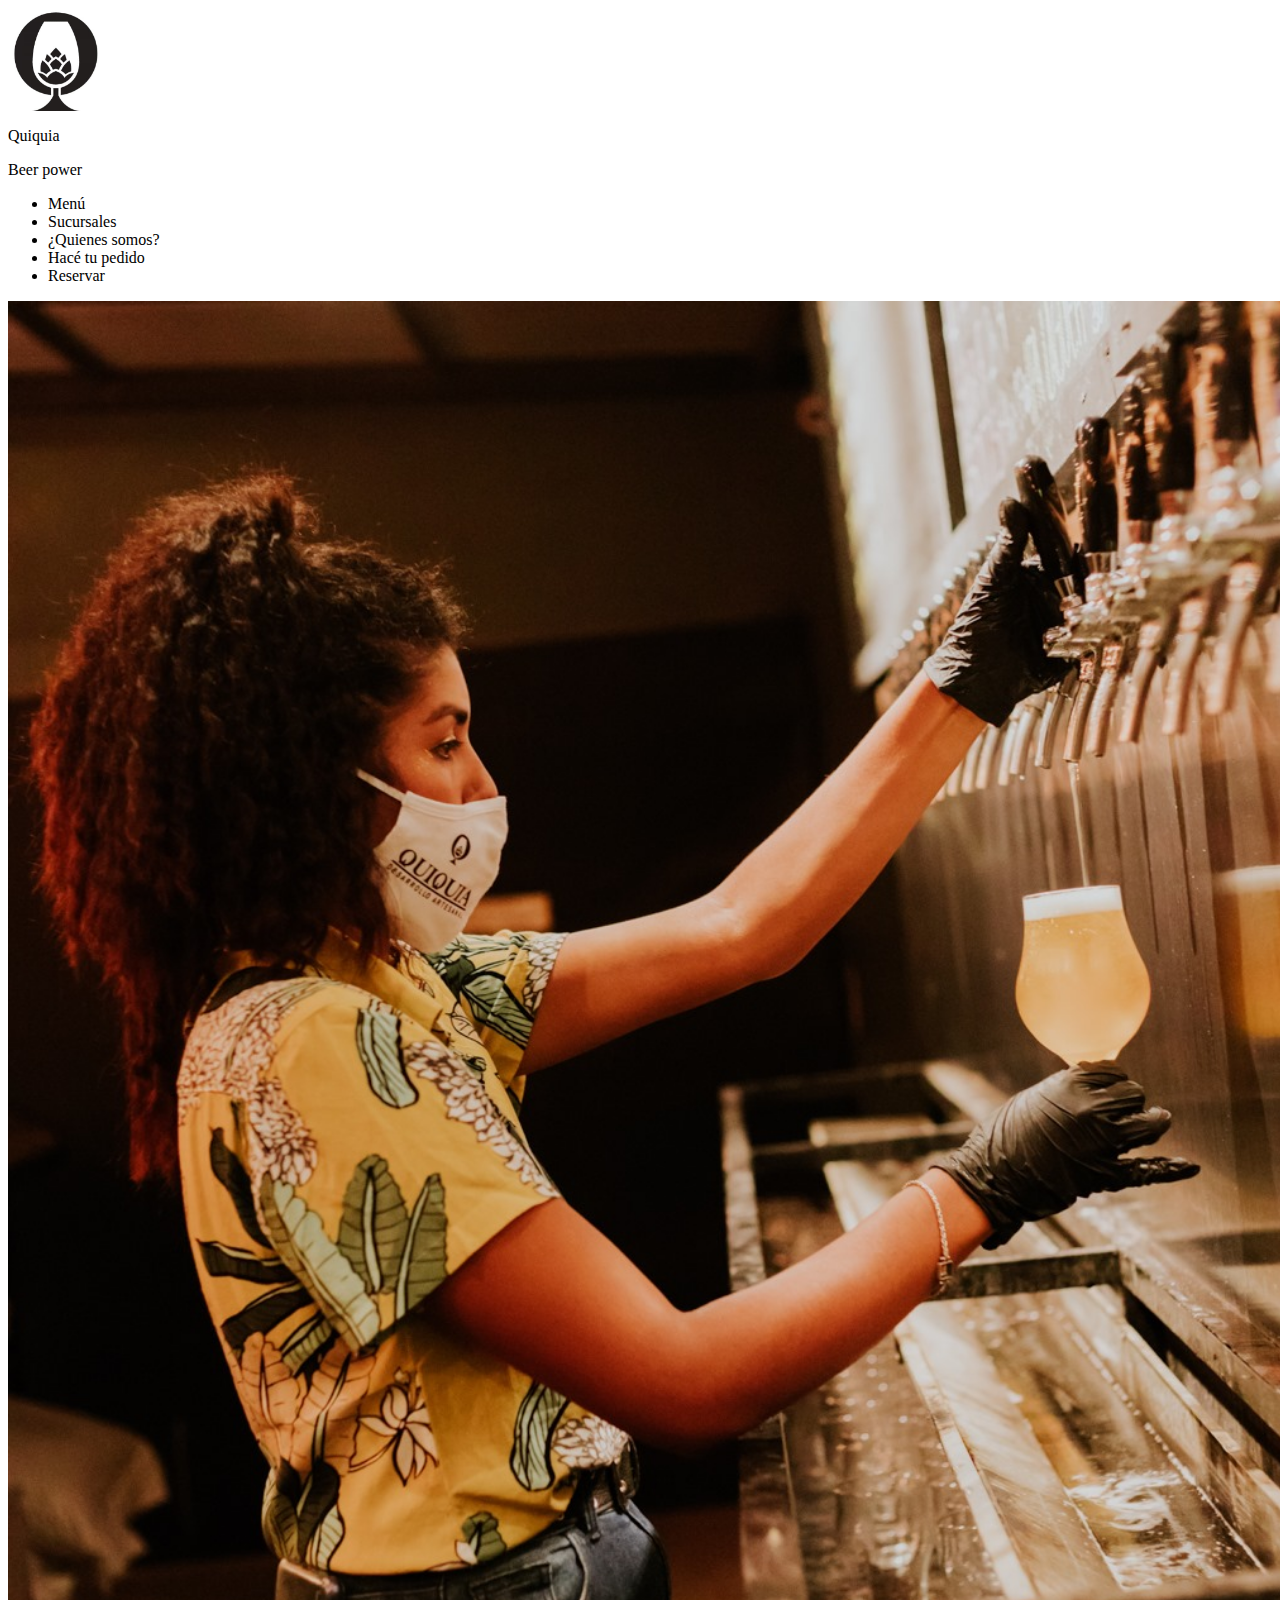
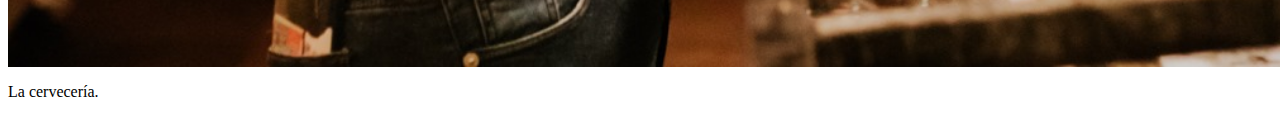
==== matyprocesos/index.html @ 13d33aa9 "Carga de carpeta" ====
<html>
    <head>
        <img src="./imagenes/logo.jpg" style="width: 100px;">
        <title> Quiquia </title>
        <p> Quiquia </p>
        <p> Beer power </p>
    </head>
    <body>
    <nav>
        <ul>
            <li>
               Menú
            </li>
            <li>
                Sucursales
            </li>
            <li>
                ¿Quienes somos?
            </li>
            <li>
                Hacé tu pedido
            </li>
            <li>
                Reservar
            </li>
        </ul>
    </nav>
    <img src="./imagenes/imagen9.jpg" style="width:1366px;">

    <article>
        <p> La cervecería. </p>
    </article>
    </body>
</html>
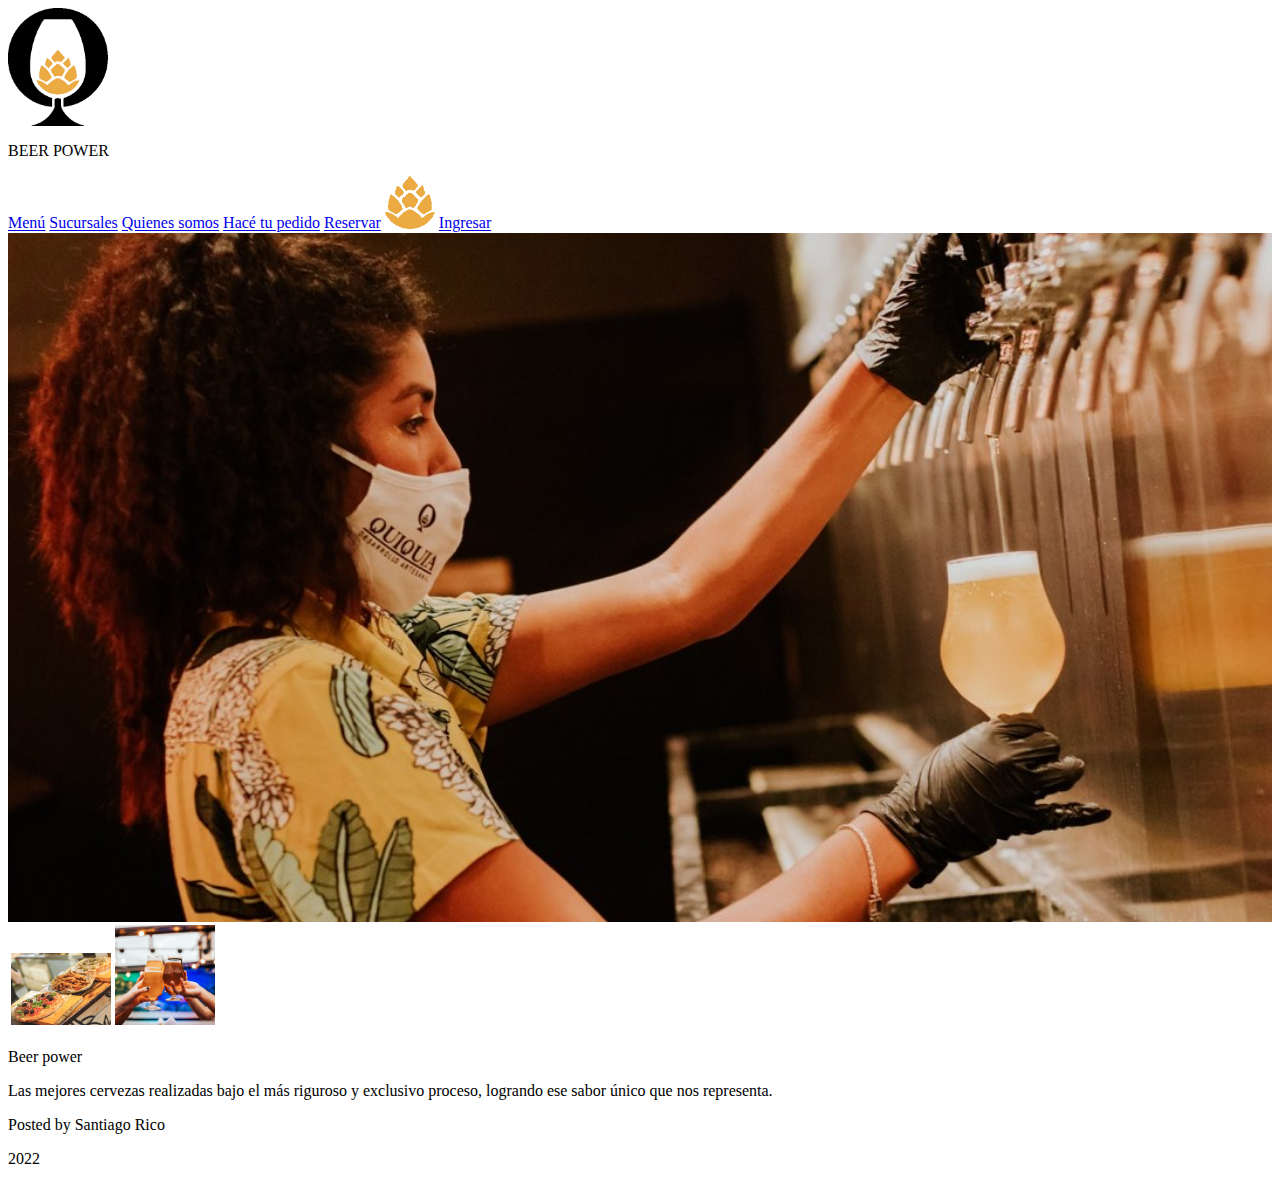
==== commit b7f7b559: "Add files via upload" ====
--- a/matyprocesos/index.html
+++ b/matyprocesos/index.html
@@ -1,34 +1,46 @@
 <html>
     <head>
-        <img src="./imagenes/logo.jpg" style="width: 100px;">
-        <title> Quiquia </title>
-        <p> Quiquia </p>
-        <p> Beer power </p>
+        <div>
+            <a href="index.html"><img src="./imagenes/logo.png" style="width: 100px;"></a>
+            <title> Quiquia </title>
+            <p> BEER POWER </p>
+        </div>
     </head>
-    <body>
-    <nav>
-        <ul>
-            <li>
-               Menú
-            </li>
-            <li>
-                Sucursales
-            </li>
-            <li>
-                ¿Quienes somos?
-            </li>
-            <li>
-                Hacé tu pedido
-            </li>
-            <li>
-                Reservar
-            </li>
-        </ul>
-    </nav>
-    <img src="./imagenes/imagen9.jpg" style="width:1366px;">
+    <body width="1300px;">
+        <header>
+            <div>
+                <nav>
+                    <th>
+                        <a href="menu.html">Menú</a>
+                        <a href="sucursales.html">Sucursales</a>
+                        <a href="quienessomos.html">Quienes somos</a>
+                        <a href="hacetupedido.html">Hacé tu pedido</a>
+                        <a href="reservar.html">Reservar</a>
+                        <img src="./imagenes/malta.png" style="width: 50px;">
+                        <a href="ingresar.html">Ingresar</a>
+                    </th>
+                </nav>
+            </div>
+        </header> 
+        <img src="./imagenes/imagen9.jpg" style="width: 100%;" >
+        <table>
+            <tbody>
+                <th>
+                    <img src="./imagenes/imagen19.jpg" style="width: 100px;">
+                    <img src="./imagenes/imagen5.jpg" style="width: 100px;">
+                </th> 
+            </tbody>  
+        </table>
 
-    <article>
-        <p> La cervecería. </p>
-    </article>
+        <article>
+            <p> Beer power </p>
+            <section>
+                <p>Las mejores cervezas realizadas bajo el más riguroso y exclusivo proceso, logrando ese sabor único que nos representa.</p>
+            </section>
+        </article>
     </body>
+    <footer>
+        <p>Posted by Santiago Rico</p>
+        <p><time datetime="2022/08/01">2022</time></p>
+    </footer>
 </html>
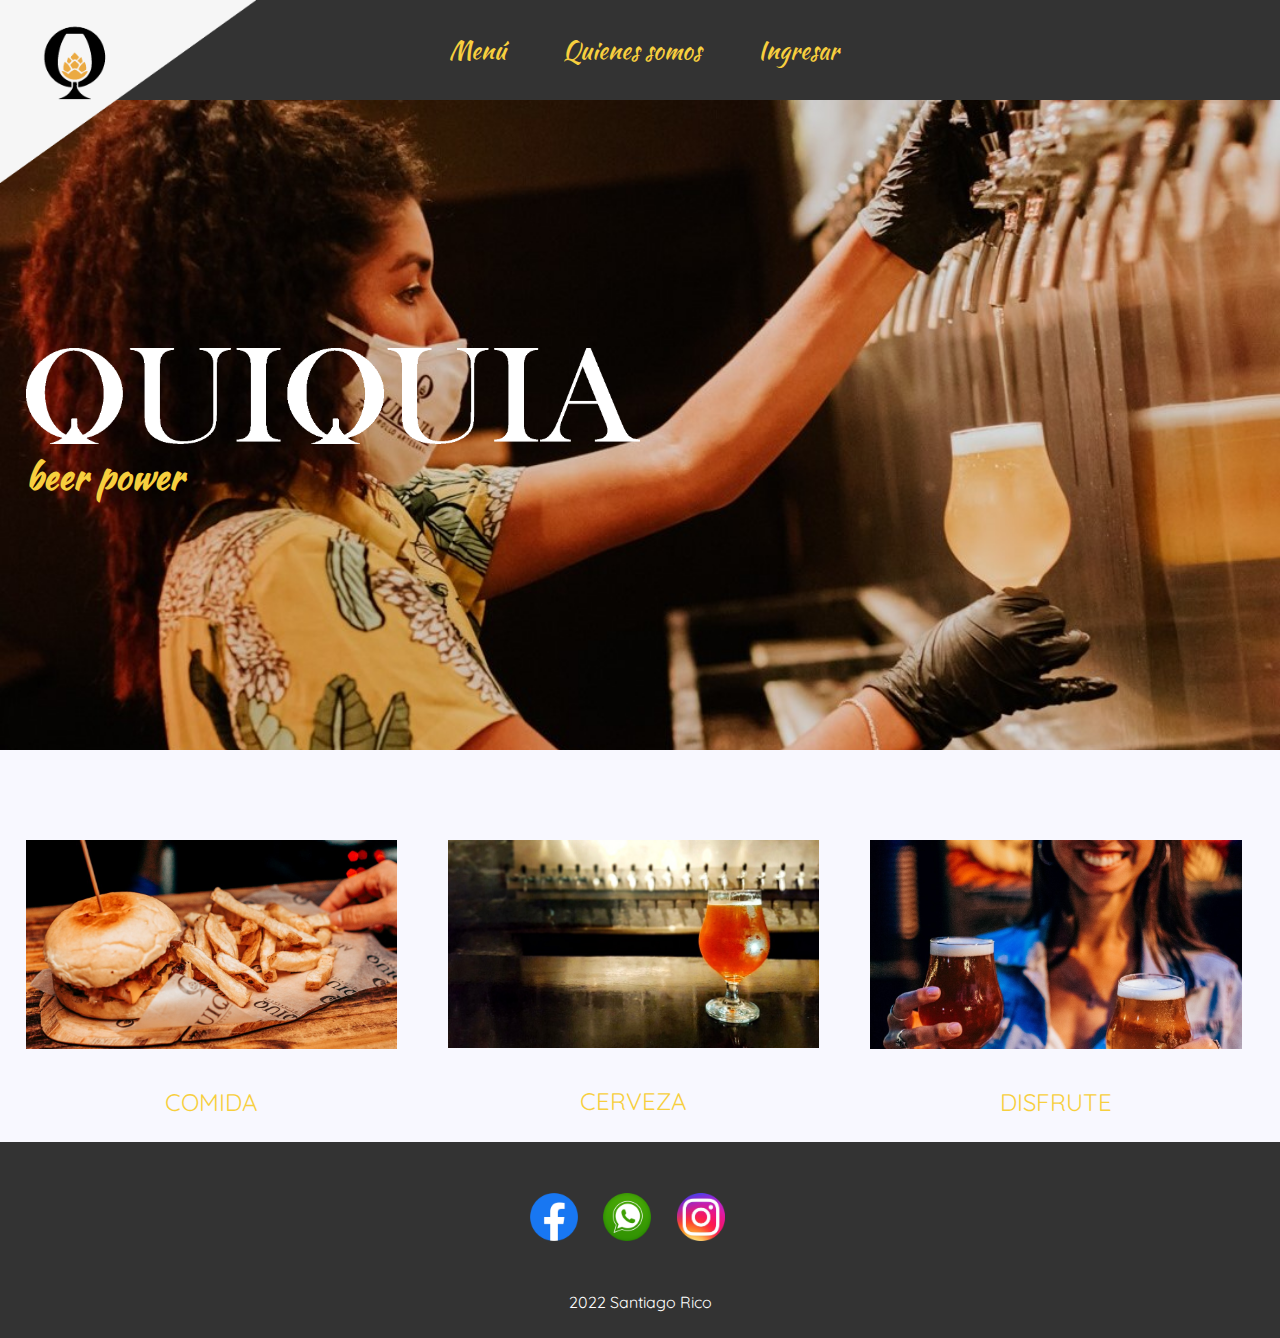
==== commit 1dda6df8: "Entrega 28/9" ====
--- a/matyprocesos/index.html
+++ b/matyprocesos/index.html
@@ -1,46 +1,67 @@
+<!DOCTYPE html>
 <html>
+    <link rel="stylesheet" href="index.css">
     <head>
         <div>
-            <a href="index.html"><img src="./imagenes/logo.png" style="width: 100px;"></a>
             <title> Quiquia </title>
-            <p> BEER POWER </p>
         </div>
     </head>
     <body width="1300px;">
         <header>
-            <div>
-                <nav>
-                    <th>
-                        <a href="menu.html">Menú</a>
-                        <a href="sucursales.html">Sucursales</a>
-                        <a href="quienessomos.html">Quienes somos</a>
-                        <a href="hacetupedido.html">Hacé tu pedido</a>
-                        <a href="reservar.html">Reservar</a>
-                        <img src="./imagenes/malta.png" style="width: 50px;">
-                        <a href="ingresar.html">Ingresar</a>
-                    </th>
+                <nav class="topnav">
+                    <ul>
+                        <li><link class="logo" rel="logo" href="index.html"><img src="./imagenes/logo.png"></li>
+                        <li><a href="menu.html">Menú</a></li>
+                        <li><a href="quienessomos.html">Quienes somos</a></li>
+                        <li><a href="login.html">Ingresar</a></li>
+                    </ul>
                 </nav>
-            </div>
-        </header> 
-        <img src="./imagenes/imagen9.jpg" style="width: 100%;" >
-        <table>
-            <tbody>
-                <th>
-                    <img src="./imagenes/imagen19.jpg" style="width: 100px;">
-                    <img src="./imagenes/imagen5.jpg" style="width: 100px;">
-                </th> 
-            </tbody>  
-        </table>
-
-        <article>
-            <p> Beer power </p>
-            <section>
-                <p>Las mejores cervezas realizadas bajo el más riguroso y exclusivo proceso, logrando ese sabor único que nos representa.</p>
-            </section>
-        </article>
+        </header>
+        <section>
+            <article class="quiquia">
+                <div>
+                    <img src="./imagenes/logotipo.png" alt="Logo quiquia" style="width:50%">
+                    <h2>beer power</h2>
+                </div>
+            </article>
+            <article class="imgsecundaria">
+                <div>
+                    <a href="menu.html">
+                        <img src="./imagenes/imagen11.jpg" alt="">
+                        <h4>COMIDA</h4>
+                    </a>
+                </div>
+                <div>
+                    <a href="menu.html">
+                        <img src="./imagenes/imagen1.jpg" alt="">
+                        <h4>CERVEZA</h4>
+                    </a>
+                </div>
+                <div>
+                    <a href="menu.html">
+                        <img src="./imagenes/imagen10.jpg" alt="">
+                        <h4>DISFRUTE</h4>
+                    </a>
+                </div>
+            </article>
+        </section>
+        <footer>
+            <img src="./imagenes/facebook.png" alt="Facebook">
+            <img src="./imagenes/whatsapp.png" alt="whatsapp">
+            <img src="./imagenes/instagram.png" alt="Instagram">
+        </footer>
+        <section class="firma">
+            <p>2022 Santiago Rico</p><br>
+        </section>
+        <script type="text/javascript">
+            function myFunction() {
+              var x = document.getElementById("menu_bar");
+              if (x.className === "barratop") {
+                x.className += " responsive";
+              } else {
+                x.className = "barratop";
+              }
+            }
+        </script>
     </body>
-    <footer>
-        <p>Posted by Santiago Rico</p>
-        <p><time datetime="2022/08/01">2022</time></p>
-    </footer>
 </html>
--- a/matyprocesos/index.css
+++ b/matyprocesos/index.css
@@ -0,0 +1,307 @@
+@import url('https://fonts.googleapis.com/css2?family=Quicksand:wght@500&display=swap');
+@import url('https://fonts.googleapis.com/css2?family=Quicksand:wght@700&display=swap');
+@import url('https://fonts.googleapis.com/css2?family=Kaushan+Script&display=swap');
+@import url('https://fonts.googleapis.com/css2?family=Playfair+Display:wght@500&display=swap');
+* {
+	padding: 0px;
+	margin: 0px;
+	box-sizing: border-box;
+}
+
+body{
+    margin: 0;
+    background-color: ghostwhite;
+    font-family: 'Quicksand', sans-serif;
+    font-size: 1rem;
+}
+header{
+    padding-top: 2%;
+	padding-right: 7%;
+	padding-bottom: 2%;
+	padding-left: 7%;
+	display: flex;
+	justify-content: space-between;
+}
+a{
+    text-decoration: none;
+    color: #F7CF3E;
+    font-size: 1.5rem;
+}
+h1{
+  display: flex;
+  color: #F7CF3E;
+  width: 100%;background-image: url(./imagenes/imagen23.jpg);
+  background-size: cover;
+  background-repeat: no-repeat;
+  font-family:'Kaushan Script';
+  font-size: 4rem;
+  justify-content: center;
+  align-items: center;
+  padding-top: 15%;
+  padding-bottom: 15%;
+  vertical-align: middle;
+}
+.topnav {
+    background: #333;
+    display: flex;
+    justify-content: space-evenly;
+    z-index: 2;
+    height: 100px;
+    width: 100%;
+    align-items: center;
+}
+.topnav img{
+    width: 20%;
+    position: absolute;
+    display: flex;
+    justify-content: space-evenly;
+    top: 0px;
+    left: 0px;
+}
+
+.topnav ul li{
+    display: inline-block;
+}
+.topnav ul a {
+    font-family: 'Kaushan Script';
+    color: #F7CF3E;
+    padding: 14px 25px;
+    text-decoration: none;
+    font-size: 1.5rem;
+}
+.topnav ul li a:hover{
+    color: #ffffff;
+    
+}
+.quiquia{
+    margin-top: 0px;
+    margin-bottom: 20px;
+    padding: 2%;
+    width: 100%;
+    height: 650px;
+    font-family: 'Playfair Display', serif;
+    background-image: url(../matyprocesos/imagenes/imagen9.jpg);
+	  background-size: cover;
+	  background-repeat: no-repeat;
+    display: flex;
+    justify-content: left;
+    align-items: center;
+    color: honeydew;
+    font-size: 1.5rem;
+}
+.imgsecundaria{
+	margin-top: 5%;
+	display: flex;
+}
+.imgsecundaria div{
+	width: 33%;
+	padding: 2%;
+	text-align: center;
+}
+.imgsecundaria div a img{
+	width: 100%;
+	margin-bottom: 2rem;
+}
+h4{
+	font-size: 100%;
+	font-family: 'Quicksand', sans-serif;
+	font-weight:400;
+}
+h2{
+  font-family:'Kaushan Script';
+  color: #F7CF3E;
+}
+header{
+    padding: 0px;
+    margin: 0px;
+    font-family: 'Quicksand', sans-serif, 700;
+    font-size: 1.5rem;
+}
+footer{
+  background-color: #333;
+  margin: 0;
+	display: flex;
+	justify-content: center;
+	align-items: center;
+	height: 150px;
+}
+footer img{
+  max-width: 3rem;
+	width: 100%;
+	height: auto;
+	margin-right: 2%;
+}
+.firma{
+  background-color: #333;
+  color: #ffffff;
+	display: flex;
+	justify-content: center;
+  padding-bottom: 2%;
+}
+p{
+    font-family: 'Quicksand', sans-serif;
+    font-weight: 400
+}
+.principalquienessomos{
+  margin-top: 0px;
+  margin-bottom: 20px;
+  padding: 2%;
+  width: 100%;
+  height: 650px;
+  font-family: 'Playfair Display', serif;
+  background-image: url(../matyprocesos/imagenes/imagen21.jpg);
+  background-size: cover;
+  background-repeat: no-repeat;
+  display: flex;
+  justify-content: center;
+  align-items: center;
+  color: honeydew;
+  font-size: 1.5rem;
+}
+.secundariaquienessomos{
+	padding: 5%;
+	display: block;
+  background-image: url(./imagenes/imagen16.jpg);
+}
+.qs1{
+  background-color: #333;
+  display: flex;
+  justify-content: left;
+  font-size: 2rem;
+  color: #F7CF3E;
+  align-items: center;
+  margin-bottom: 20px;
+  margin-top: 20px;
+  margin-right: 100px;
+  margin-left: 20px;
+}
+.qs2{
+  display: flex;
+  justify-content: right;
+  font-size: 2rem;
+  align-items: center;
+  color: #333;
+  background-color: #F7CF3E;
+  margin-bottom: 20px;
+  margin-top: 20px;
+  margin-right: 20px;
+  margin-left: 100px;
+}
+.qs1 img{
+	width: 25%;
+	padding: 2%;
+  justify-content: left;
+}
+.qs2 img{
+	width: 25%;
+	padding: 2%;
+  justify-content: right;
+}
+.qs1 p{
+	width: 30%;
+	padding: 2%;
+  justify-content: left;
+}
+.qs2 p{
+	width: 30%;
+	padding: 2%;
+  justify-content: right;
+}
+.secundariaquienessomos div a img{
+	width: 100%;
+	margin-bottom: 2rem;
+}
+
+.titulomenu{
+  display: flex;
+  background-color: #333;
+  width: 100%;
+  color: #F7CF3E;
+  font-family:'Kaushan Script';
+  font-size: 3rem;
+  margin: 0;
+  padding-top: 3%;
+  padding-bottom: 3%;
+  padding-left: 5%;
+  vertical-align: middle;
+}
+h5{
+  display: flex;
+  color: #F7CF3E;
+  width: 100%;
+  background-image: url(./imagenes/imagen24.jpg);
+  background-size: cover;
+  background-repeat: no-repeat;
+  font-family:'Kaushan Script';
+  font-size: 4rem;
+  justify-content: center;
+  align-items: center;
+  padding-top: 15%;
+  padding-bottom: 15%;
+  vertical-align: middle;
+}
+form{
+  background-image: url(./imagenes/imagen16.jpg);
+  background-size: cover;
+  background-repeat: no-repeat;
+  display: block;
+  align-items: center;
+  padding: 10%;
+}
+form div{
+  background-color: #333;
+  margin: 10px;
+  padding: 50px;
+}
+form div label{
+  color: #F7CF3E;
+  font-family: 'Quicksand', sans-serif , 400;
+  font-size: 1.5rem;
+}
+.input{
+  border-color: #ffffff;
+  border-radius: 6px;
+  width: 25%;
+  height: 50px;
+  color: #ffffff;
+  font-family:'quicksand';
+  font-size: 1.5rem;
+  background-color: #333;
+}
+.submit{
+  border-style: none;
+  border-radius: 6px;
+  width: 100px;
+  height: 50px;
+  color: #ffffff;
+  font-family:'Kaushan Script';
+  font-size: 1.5rem;
+  background-color: #F7CF3E;
+}
+.submit:hover{
+  background-color: #ffffff;
+  color: #F7CF3E;
+}
+h6{
+  display: flex;
+  color: #F7CF3E;
+  width: 100%;background-image: url(./imagenes/imagen21.jpg);
+  background-size: cover;
+  background-repeat: no-repeat;
+  font-family:'Kaushan Script';
+  font-size: 4rem;
+  justify-content: center;
+  align-items: center;
+  padding-top: 15%;
+  padding-bottom: 15%;
+  vertical-align: middle;
+}
+.espacio{
+  background-color: #333;
+  width: 100%;
+  padding-top: 2%;
+  padding-bottom: 2%;
+}
+@media screen {
+    
+}
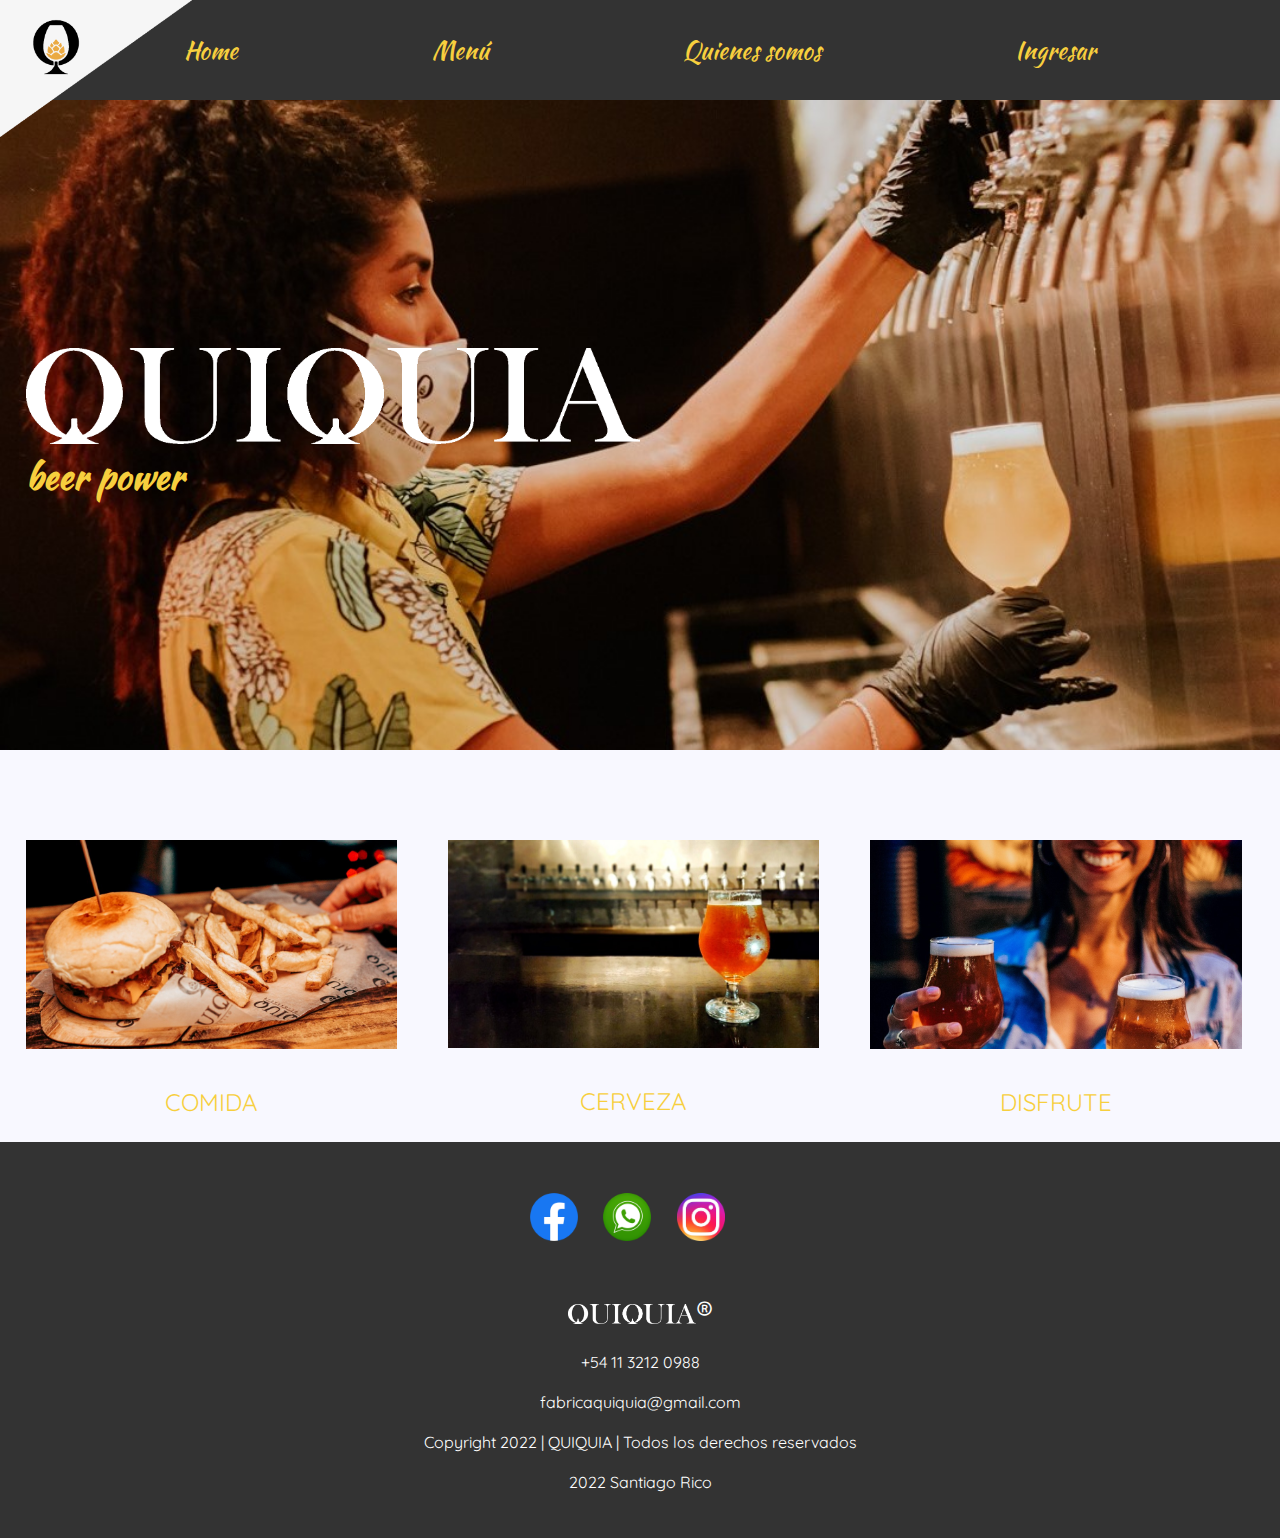
==== commit fc9e6b28: "Entrega 4/10" ====
--- a/matyprocesos/index.html
+++ b/matyprocesos/index.html
@@ -2,20 +2,23 @@
 <html>
     <link rel="stylesheet" href="index.css">
     <head>
+        <meta name="viewport" content="width=device-width, initial-scale=1.0">
         <div>
             <title> Quiquia </title>
         </div>
     </head>
     <body width="1300px;">
         <header>
-                <nav class="topnav">
-                    <ul>
-                        <li><link class="logo" rel="logo" href="index.html"><img src="./imagenes/logo.png"></li>
-                        <li><a href="menu.html">Menú</a></li>
-                        <li><a href="quienessomos.html">Quienes somos</a></li>
-                        <li><a href="login.html">Ingresar</a></li>
-                    </ul>
-                </nav>
+            <div class="topnav" id="myTopnav">
+                <link class="logo" rel="logo" href="index.html"><img src="./imagenes/logo.png">
+                <a href="index.html">Home</a>
+                <a href="menu.html">Menú</a>
+                <a href="quienessomos.html">Quienes somos</a>
+                <a href="login.html">Ingresar</a>
+                <a href="javascript:void(0);" class="icon" onclick="myFunction()">
+                    <img src="./imagenes/malta.png" alt="" style="width: 150%;">
+                </a>
+            </div>
         </header>
         <section>
             <article class="quiquia">
@@ -51,17 +54,31 @@
             <img src="./imagenes/instagram.png" alt="Instagram">
         </footer>
         <section class="firma">
-            <p>2022 Santiago Rico</p><br>
+            <div>
+                <p style="font-size: 2rem;"><img src="./imagenes/logotipo.png" alt="" style="width: 8rem;">®</p><br>
+            </div>
+            <div>
+                <p>+54 11 3212 0988</p><br>
+            </div>
+            <div>
+                <p>fabricaquiquia@gmail.com</p><br>
+            </div>
+            <div>
+                <p>Copyright 2022 | QUIQUIA | Todos los derechos reservados</p><br>
+            </div>
+            <div>
+                <p>2022 Santiago Rico</p><br>
+            </div>
         </section>
-        <script type="text/javascript">
+        <script>
             function myFunction() {
-              var x = document.getElementById("menu_bar");
-              if (x.className === "barratop") {
+              var x = document.getElementById("myTopnav");
+              if (x.className === "topnav") {
                 x.className += " responsive";
               } else {
-                x.className = "barratop";
+                x.className = "topnav";
               }
             }
-        </script>
+            </script>         
     </body>
 </html>
--- a/matyprocesos/index.css
+++ b/matyprocesos/index.css
@@ -15,7 +15,7 @@
     font-size: 1rem;
 }
 header{
-    padding-top: 2%;
+  padding-top: 2%;
 	padding-right: 7%;
 	padding-bottom: 2%;
 	padding-left: 7%;
@@ -43,6 +43,7 @@
 }
 .topnav {
     background: #333;
+    overflow: hidden;
     display: flex;
     justify-content: space-evenly;
     z-index: 2;
@@ -51,25 +52,24 @@
     align-items: center;
 }
 .topnav img{
-    width: 20%;
+    width: 15%;
     position: absolute;
     display: flex;
     justify-content: space-evenly;
     top: 0px;
     left: 0px;
 }
-
-.topnav ul li{
-    display: inline-block;
-}
-.topnav ul a {
+.topnav a{
     font-family: 'Kaushan Script';
     color: #F7CF3E;
-    padding: 14px 25px;
+    padding: 14px 10px;
     text-decoration: none;
     font-size: 1.5rem;
 }
-.topnav ul li a:hover{
+.topnav .icon{
+  display: none;
+}
+.topnav a:hover{
     color: #ffffff;
     
 }
@@ -134,9 +134,12 @@
 .firma{
   background-color: #333;
   color: #ffffff;
-	display: flex;
-	justify-content: center;
+	display: block;
   padding-bottom: 2%;
+  position: relative;
+}
+.firma p{
+  text-align: center;
 }
 p{
     font-family: 'Quicksand', sans-serif;
@@ -302,6 +305,28 @@
   padding-top: 2%;
   padding-bottom: 2%;
 }
-@media screen {
-    
-}
+@media screen and (max-width: 600px) {
+  .topnav a:not(:first-child) {display: none;}
+  .topnav a.icon {
+    float: right;
+    display: block;
+  }
+}
+
+@media screen and (max-width: 600px) {
+  .topnav.responsive {position: relative;}
+  .topnav .icon {
+    position: absolute;
+    right: 10%;
+    top: 4%;
+  }
+  .topnav.responsive a {
+    float: none;
+    display: block;
+    text-align: left;
+  }
+  .topnav .icon:hover{
+    width: 05%;
+    top: 5%;
+  }
+}
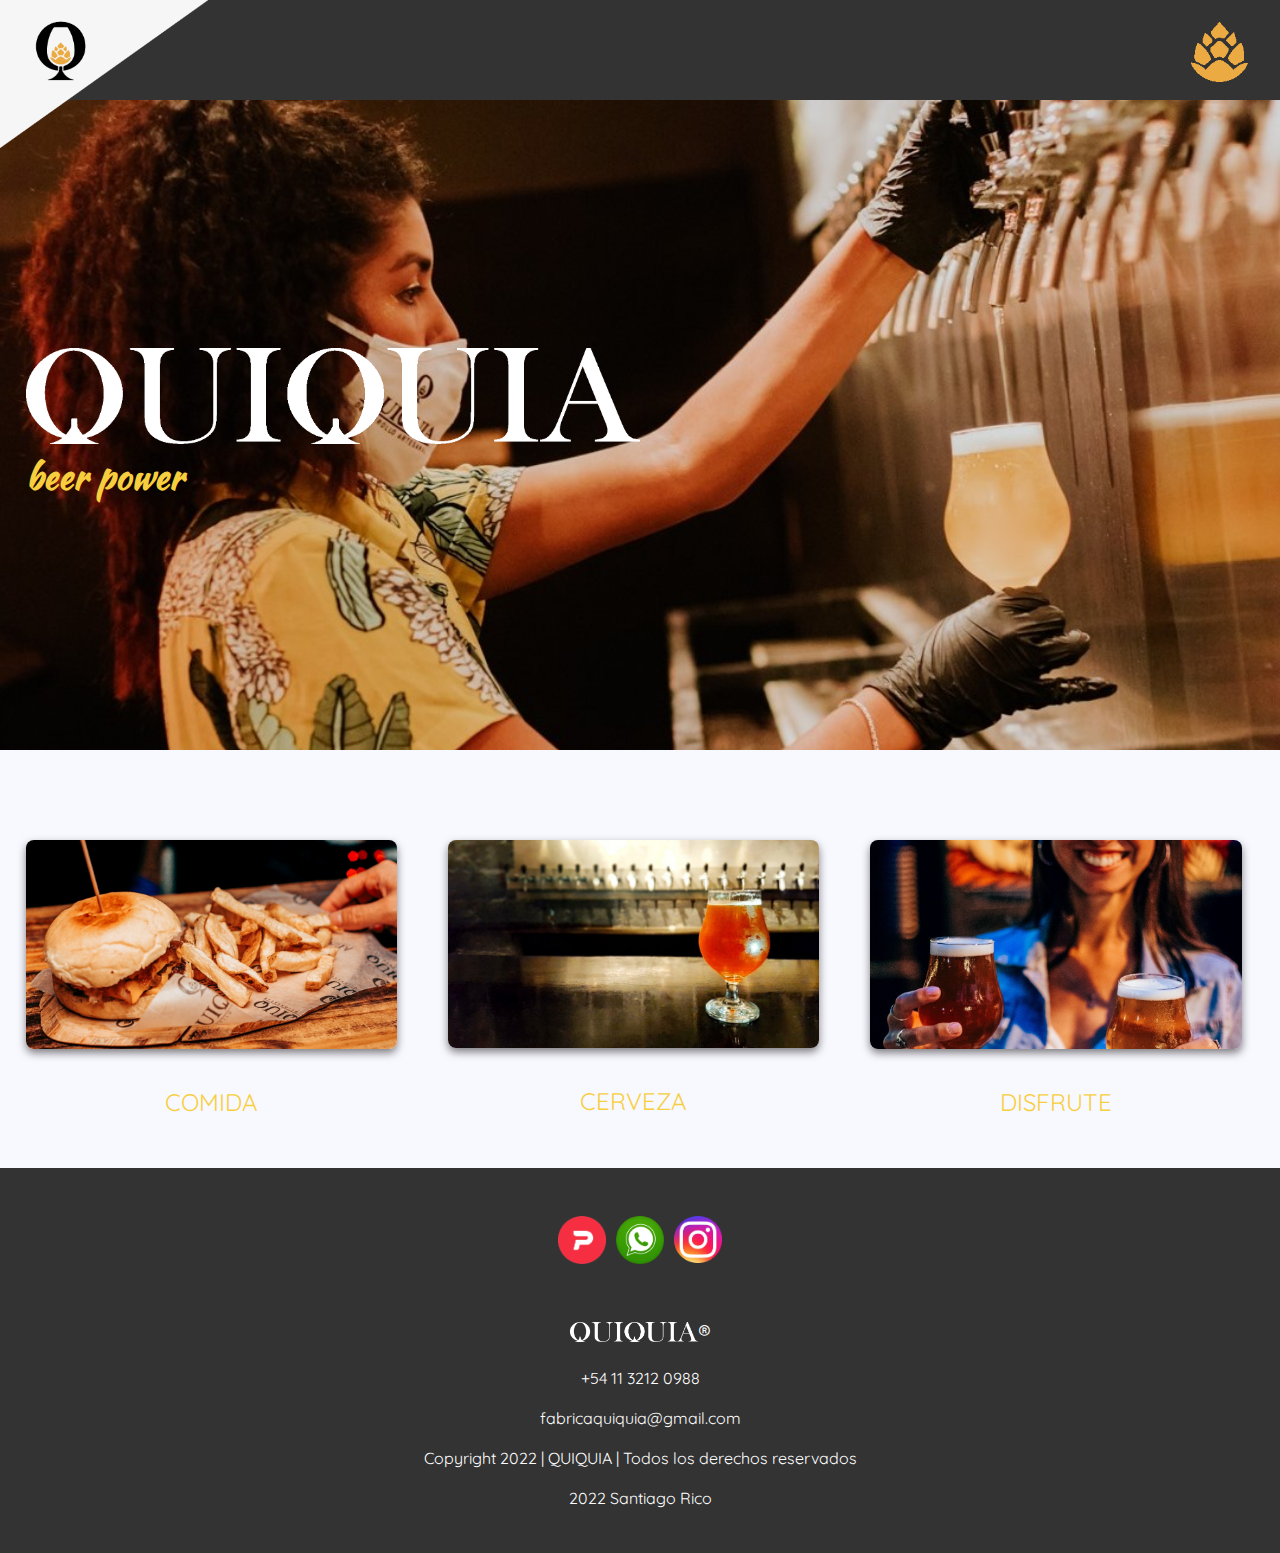
==== commit 77bc9811: "9/11" ====
--- a/matyprocesos/index.html
+++ b/matyprocesos/index.html
@@ -9,15 +9,19 @@
     </head>
     <body width="1300px;">
         <header>
-            <div class="topnav" id="myTopnav">
-                <link class="logo" rel="logo" href="index.html"><img src="./imagenes/logo.png">
+            <div class="topnav">
+                <a class="logo" rel="logo" href="index.html"><img src="./imagenes/logo.png"></a>
+            </div>
+            <div id="mySidebar" class="sidebar">
+                <a href="javascript:void(0)" class="closebtn" onclick="closeNav()">x</a>
                 <a href="index.html">Home</a>
+                <a href="quienessomos.html">Quienes Somos</a>
                 <a href="menu.html">Menú</a>
-                <a href="quienessomos.html">Quienes somos</a>
                 <a href="login.html">Ingresar</a>
-                <a href="javascript:void(0);" class="icon" onclick="myFunction()">
-                    <img src="./imagenes/malta.png" alt="" style="width: 150%;">
-                </a>
+            </div>
+              
+            <div id="main">
+                <button class="openbtn" onclick="openNav()"><img src="./imagenes/malta.png" style="width: 75%;"></button> 
             </div>
         </header>
         <section>
@@ -49,13 +53,13 @@
             </article>
         </section>
         <footer>
-            <img src="./imagenes/facebook.png" alt="Facebook">
-            <img src="./imagenes/whatsapp.png" alt="whatsapp">
-            <img src="./imagenes/instagram.png" alt="Instagram">
+            <a href="https://www.pedidosya.com.ar/restaurantes/tigre/quiquia-vilaterra-menu"> <img src="./imagenes/pedidosya.png" alt="PedidosYa"></a>
+            <a href="http://wa.me/5491131215403"> <img src="./imagenes/whatsapp.png" alt="whatsapp"></a>
+            <a href="https://www.instagram.com/cerveceriaquiquia/?hl=es"> <img src="./imagenes/instagram.png" alt="Instagram"></a>
         </footer>
         <section class="firma">
             <div>
-                <p style="font-size: 2rem;"><img src="./imagenes/logotipo.png" alt="" style="width: 8rem;">®</p><br>
+                <p style="font-size: 1.5rem;"><img src="./imagenes/logotipo.png" alt="" style="width: 8rem;">®</p><br>
             </div>
             <div>
                 <p>+54 11 3212 0988</p><br>
@@ -71,14 +75,15 @@
             </div>
         </section>
         <script>
-            function myFunction() {
-              var x = document.getElementById("myTopnav");
-              if (x.className === "topnav") {
-                x.className += " responsive";
-              } else {
-                x.className = "topnav";
-              }
+            function openNav() {
+              document.getElementById("mySidebar").style.width = "250px";
+              document.getElementById("main").style.marginLeft = "250px";
             }
-            </script>         
+            
+            function closeNav() {
+              document.getElementById("mySidebar").style.width = "0";
+              document.getElementById("main").style.marginLeft= "0";
+            }
+        </script>         
     </body>
 </html>
--- a/matyprocesos/index.css
+++ b/matyprocesos/index.css
@@ -52,7 +52,7 @@
     align-items: center;
 }
 .topnav img{
-    width: 15%;
+    width: 13rem;
     position: absolute;
     display: flex;
     justify-content: space-evenly;
@@ -74,24 +74,25 @@
     
 }
 .quiquia{
-    margin-top: 0px;
-    margin-bottom: 20px;
-    padding: 2%;
-    width: 100%;
-    height: 650px;
-    font-family: 'Playfair Display', serif;
-    background-image: url(../matyprocesos/imagenes/imagen9.jpg);
-	  background-size: cover;
-	  background-repeat: no-repeat;
-    display: flex;
-    justify-content: left;
-    align-items: center;
-    color: honeydew;
-    font-size: 1.5rem;
+  margin-top: 0px;
+  padding: 2%;
+  width: 100%;
+  height: 650px;
+  font-family: 'Playfair Display', serif;
+  background-image: url(../matyprocesos/imagenes/imagen9.jpg);
+  background-size: cover;
+  background-repeat: no-repeat;
+  display: flex;
+  justify-content: left;
+  align-items: center;
+  color: honeydew;
+  font-size: 1.5rem;
 }
 .imgsecundaria{
-	margin-top: 5%;
+	padding-top: 5%;
 	display: flex;
+  flex-direction: row;
+  margin-bottom: 2%;
 }
 .imgsecundaria div{
 	width: 33%;
@@ -101,7 +102,25 @@
 .imgsecundaria div a img{
 	width: 100%;
 	margin-bottom: 2rem;
-}
+  border-radius: 8px;
+  box-shadow: 0 4px 8px 0 rgba(0, 0, 0, 0.5);
+}
+.imgsecundaria div:hover{
+  background-color: rgb(219, 219, 219);
+}
+
+@media screen and (max-width: 650px) {
+  .imgsecundaria{
+    flex-direction: column;
+    
+  }
+  .imgsecundaria div{
+    text-align: none; 
+    width: 100%;
+    padding: 10%;
+  }
+}
+
 h4{
 	font-size: 100%;
 	font-family: 'Quicksand', sans-serif;
@@ -116,6 +135,7 @@
     margin: 0px;
     font-family: 'Quicksand', sans-serif, 700;
     font-size: 1.5rem;
+    background-color: #333;
 }
 footer{
   background-color: #333;
@@ -125,11 +145,20 @@
 	align-items: center;
 	height: 150px;
 }
-footer img{
+footer a{
+  display: block;
+  align-items: center;
+  padding: 5px;
+}
+footer a img{
   max-width: 3rem;
 	width: 100%;
 	height: auto;
 	margin-right: 2%;
+}
+footer a img:hover{
+  box-shadow: 0 4px 8px 0 rgba(0, 0, 0, 0.4);
+  border-radius: 40px;
 }
 .firma{
   background-color: #333;
@@ -140,6 +169,7 @@
 }
 .firma p{
   text-align: center;
+  font-size: 1rem;
 }
 p{
     font-family: 'Quicksand', sans-serif;
@@ -170,30 +200,35 @@
   background-color: #333;
   display: flex;
   justify-content: left;
-  font-size: 2rem;
-  color: #F7CF3E;
-  align-items: center;
-  margin-bottom: 20px;
-  margin-top: 20px;
-  margin-right: 100px;
-  margin-left: 20px;
+  font-size: 150%;
+  color: #F7CF3E;
+  align-items: center;
+  margin-bottom: 5%;
+  margin-top: 5%;
+  margin-right: 10%;
+  margin-left: 5%;
+  border-radius: 18px;
+  box-shadow: 0 4px 8px 0 rgba(0, 0, 0, 0.2);
 }
 .qs2{
   display: flex;
   justify-content: right;
-  font-size: 2rem;
+  font-size: 150%;
   align-items: center;
   color: #333;
   background-color: #F7CF3E;
-  margin-bottom: 20px;
-  margin-top: 20px;
-  margin-right: 20px;
-  margin-left: 100px;
+  margin-bottom: 5%;
+  margin-top: 5%;
+  margin-right: 5%;
+  margin-left: 10%;
+  border-radius: 18px;
+  box-shadow: 0 4px 8px 0 rgba(0, 0, 0, 0.5);
 }
 .qs1 img{
 	width: 25%;
 	padding: 2%;
   justify-content: left;
+  border-radius: 10px;
 }
 .qs2 img{
 	width: 25%;
@@ -210,6 +245,45 @@
 	padding: 2%;
   justify-content: right;
 }
+.qs1:hover{
+  background-color: rgb(65, 65, 65);
+}
+.qs2:hover{
+  background-color: #ffe06f;
+}
+
+@media screen and (max-width: 750px) {
+  .qs1{
+    font-size: 22px;
+    height: 200px;
+    width: 100%;
+    margin-top: 2%;
+    margin-bottom: 2%;
+    margin-left: 2%;
+    margin-right: 5%;
+    border-radius: 20px;
+  }
+  .qs1 p{
+    width: 50%;
+  }
+  .qs2 p{
+    width: 50%;
+  }
+  .qs2 img{
+    width: 30%;
+  }
+  .qs2{
+    font-size: 22px;
+    height: 200px;
+    width: 100%;
+    margin-top: 2%;
+    margin-bottom: 2%;
+    margin-left: 5%;
+    margin-right: 2%;
+    border-radius: 20px;
+  }
+}
+
 .secundariaquienessomos div a img{
 	width: 100%;
 	margin-bottom: 2rem;
@@ -247,30 +321,60 @@
   background-image: url(./imagenes/imagen16.jpg);
   background-size: cover;
   background-repeat: no-repeat;
-  display: block;
   align-items: center;
   padding: 10%;
 }
 form div{
   background-color: #333;
+  border-radius: 20px;
+  box-shadow: 0 4px 8px 0 rgba(0, 0, 0, 0.7);
   margin: 10px;
   padding: 50px;
 }
+
+.checkbox{
+  color: #F7CF3E;
+}
+
 form div label{
   color: #F7CF3E;
   font-family: 'Quicksand', sans-serif , 400;
-  font-size: 1.5rem;
+  font-size: 1.2rem;
 }
 .input{
-  border-color: #ffffff;
-  border-radius: 6px;
-  width: 25%;
+  border-color: transparent;
+  border-radius: 20px;
+  width: 50%;
   height: 50px;
   color: #ffffff;
   font-family:'quicksand';
   font-size: 1.5rem;
-  background-color: #333;
-}
+  background-color: rgb(78, 78, 78);
+  margin-bottom: 2%;
+  padding-left: 2%;
+}
+
+.input:hover{
+  background-color: #ffe06f;
+  border: none;
+}
+
+.button{
+  justify-content: left;
+  border-style: none;
+  border-radius: 6px;
+  width: 150px;
+  height: 50px;
+  color: #F7CF3E;
+  font-family:'Quicksand';
+  font-size: 1.4rem;
+  background-color: transparent;
+}
+
+.button:hover{
+  color: #ffffff;
+}
+
 .submit{
   border-style: none;
   border-radius: 6px;
@@ -280,11 +384,20 @@
   font-family:'Kaushan Script';
   font-size: 1.5rem;
   background-color: #F7CF3E;
+  margin-top: 2%;
 }
 .submit:hover{
   background-color: #ffffff;
   color: #F7CF3E;
 }
+
+@media screen and (max-width: 700px) {
+  .input{
+    width: 100%;
+  }
+  
+}
+
 h6{
   display: flex;
   color: #F7CF3E;
@@ -305,28 +418,202 @@
   padding-top: 2%;
   padding-bottom: 2%;
 }
-@media screen and (max-width: 600px) {
+
+
+.productos{
+	margin-top: 1%;
+	margin-bottom: 1%;
+	display: flex;
+}
+.productos div{
+	width: 33%;
+	padding: 2%;
+	text-align: center;
+}
+.productos div img{
+	width: 100%;
+	margin-bottom: 10px;
+  border-radius: 12px;
+}
+
+.productos div:hover{
+  background-color: #f1f1f1;
+}
+
+.card {
+  box-shadow: 0 4px 8px 0 rgba(0, 0, 0, 0.2);
+  max-width: 300px;
+  margin: 15px;
+  background-color: rgb(248, 248, 248);
+  text-align: center;
+  font-family: arial;
+  border-radius: 15px;
+}
+
+@media screen and (max-width: 700px) {
+  .productos {
+    width: 100%;
+    display: block;
+    margin-bottom: 20px;
+    justify-content: center;
+    margin-left: 7%;
+  }
+  .productos div{
+    width: 80%;
+    max-width: 100%;
+  }
+  .productos div img{
+    width: 50%;
+    border-radius: 13px;
+    max-height: 500px;
+  }
+
+}
+
+.price {
+  color: grey;
+  font-size: 22px;
+}
+
+.descripcion{
+  height: 130px;
+  margin-top: 8px;
+}
+
+.descripcion2{
+  height: 50px;
+  margin-top: 8px;
+}
+
+.card button {
+  border: none;
+  outline: 0;
+  padding: 12px;
+  margin: 0;
+  color: white;
+  background-color: #F7CF3E;
+  text-align: center;
+  cursor: pointer;
+  width: 100%;
+  font-size: 18px;
+  font-family:'Quicksand';
+  border-radius: 10px;
+}
+
+.card button:hover {
+  opacity: 0.7;
+}
+.sidebar {
+  height: 100%;
+  width: 0;
+  position: fixed;
+  z-index: 1;
+  top: 0;
+  right: 0;
+  background-color: #F7CF3E;
+  overflow-x: hidden;
+  transition: 0.5s;
+  padding-top: 60px;
+}
+
+.sidebar a {
+  padding: 8px 8px 8px 32px;
+  text-decoration: none;
+  font-family: 'Kaushan Script';
+  font-size: 25px;
+  color: #333;
+  display: block;
+  transition: 0.3s;
+}
+
+.sidebar a:hover {
+  color: #f1f1f1;
+}
+
+.sidebar .closebtn {
+  position: absolute;
+  top: 0;
+  right: 25px;
+  font-size: 36px;
+  margin-right: 50px;
+}
+
+.openbtn {
+  background-color: #333;
+  border: none;
+}
+.openbtn img{
+  width: 75%;
+  padding: 2%;
+}
+
+.openbtn img:hover {
+  box-shadow: 0 4px 8px 0 rgba(0, 0, 0, 0.4);
+  border-radius: 20px;
+}
+
+#main {
+  transition: margin-right 0.5s;
+  padding-top: 20px;
+  padding-right: 20px
+}
+
+.video{
+  display: flex;
+  justify-content: center;
+  padding: 2%;
+  background-color: #f1f1f1;
+}
+div iframe{
+  width: 560px;
+  height: 450px;
+  box-shadow: 0 4px 12px 0 rgba(0, 0, 0, 0.4);
+}
+
+@media screen and (max-width: 650px) {
   .topnav a:not(:first-child) {display: none;}
   .topnav a.icon {
     float: right;
     display: block;
   }
-}
-
-@media screen and (max-width: 600px) {
-  .topnav.responsive {position: relative;}
+  div iframe{
+    width: 100%;
+    max-height: 250px;
+  }
+  .video{
+    padding: 10%;
+  }
+
+}
+
+@media screen and (max-width: 650px) {
+  .topnav.responsive {
+    position: relative;
+    display: block;
+    float: right;
+    background-color: #F7CF3E;
+    color: #333;
+  }
   .topnav .icon {
     position: absolute;
     right: 10%;
     top: 4%;
   }
   .topnav.responsive a {
-    float: none;
     display: block;
-    text-align: left;
+    color: #333; 
+    text-align: right;
+
   }
   .topnav .icon:hover{
-    width: 05%;
+    width: 5%;  
     top: 5%;
   }
-}
+  .column {
+    width: 100%;
+    display: block;
+    margin-bottom: 20px;
+  }
+
+}
+
